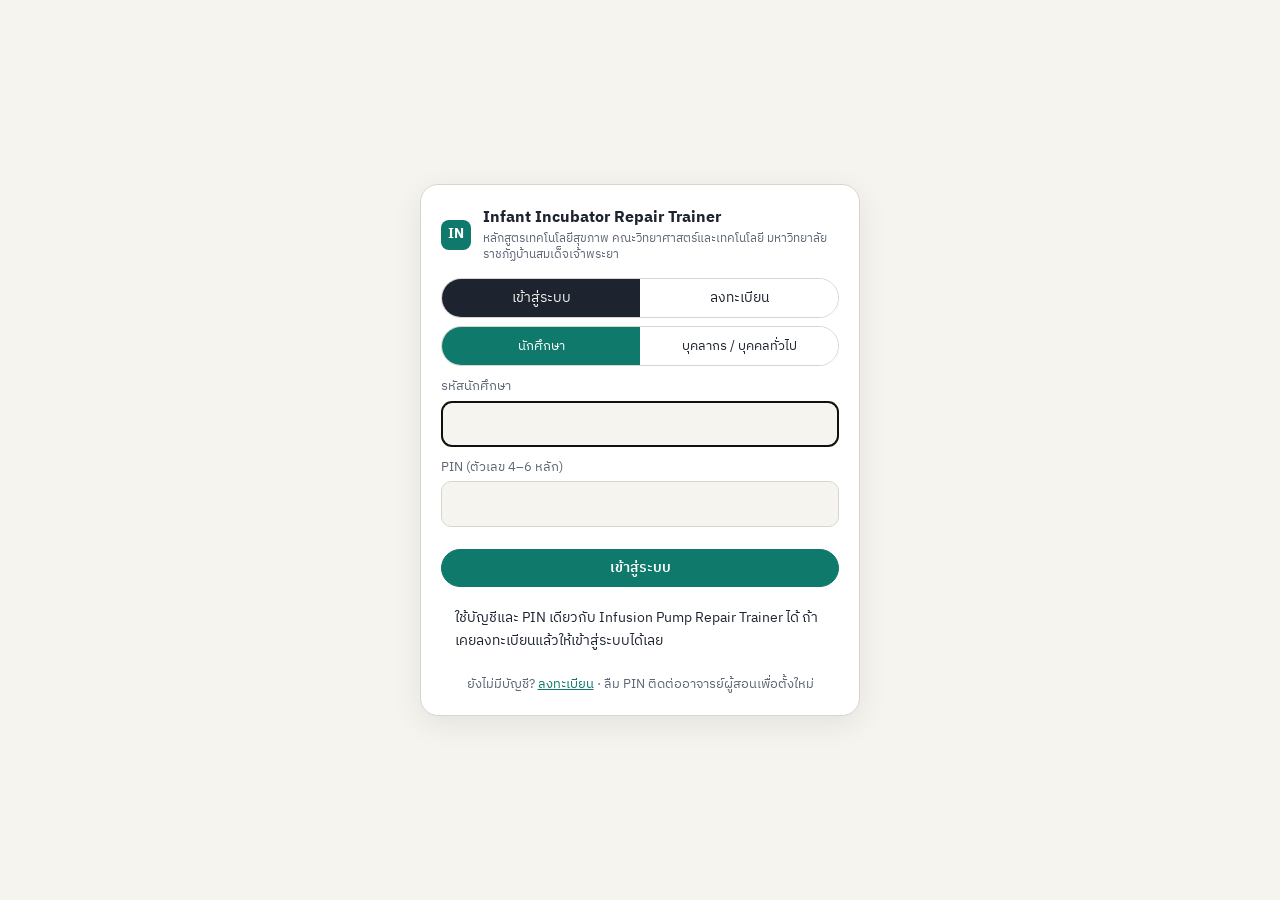
==== index.html @ 83eb2f00 "Show warm air as a closed loop back to the fan Fan -> heater -> humidifier -> up into hood -> across" ====
<!DOCTYPE html>
<html lang="th">
<head>
<meta charset="utf-8">
<meta name="viewport" content="width=device-width, initial-scale=1">
<title>Infant Incubator Repair Trainer</title>
<link rel="preconnect" href="https://fonts.googleapis.com">
<link href="https://fonts.googleapis.com/css2?family=IBM+Plex+Sans+Thai:wght@400;500;600;700&display=swap" rel="stylesheet">
<link rel="stylesheet" href="css/style.css">
<link rel="stylesheet" href="css/incubator.css">
</head>
<body>
<header>
  <div class="bar">
    <div class="logo">IN</div>
    <div class="brand">Infant Incubator Repair Trainer<small>สื่อฝึกซ่อมและบำรุงรักษาตู้อบทารก · ครบ 6 โมดูล</small></div>
  </div>
  <nav id="nav">
    <a href="#home" data-v="home">หน้าแรก</a>
    <a href="#principle" data-v="principle">1 · หลักการทำงาน</a>
    <a href="#alarms" data-v="alarms">2 · Alarm</a>
    <a href="#repair" data-v="repair">3 · จำลองการซ่อม</a>
    <a href="#pm" data-v="pm">4 · ทดสอบ/PM</a>
    <a href="#order" data-v="order">5 · ลำดับขั้นตอน</a>
    <a href="#quiz" data-v="quiz">6 · แบบทดสอบ</a>
    <a href="#scores" data-v="scores">ผลของฉัน</a>
  </nav>
</header>

<main>
<!-- HOME -->
<section class="view" id="v-home">
  <h1>ฝึกซ่อมและบำรุงรักษาตู้อบทารก (Infant Incubator)</h1>
  <p class="muted">เครื่องในแอปนี้เป็น <b>ตู้อบทารกจำลอง</b> ที่อ้างอิงโครงสร้างและหลักการทำงานของตู้อบแบบลมร้อนหมุนเวียน (forced-air convection) ตระกูล <b>GE Giraffe Incubator</b> เนื้อหาเน้นงานซ่อมและบำรุงรักษาของช่างเครื่องมือแพทย์ ไม่ได้ครอบคลุมการดูแลทารกทางคลินิก</p>
  <div class="cards">
    <a class="card" href="#principle"><div class="num">โมดูล 1</div><h3>หลักการทำงาน</h3><p>แตะชิ้นส่วนบนภาพตัดของตู้อบหรือ block diagram เพื่อดูหน้าที่ อาการเสียที่พบบ่อย และวิธีตรวจ พร้อมแอนิเมชันเส้นทางสัญญาณ</p></a>
    <a class="card" href="#alarms"><div class="num">โมดูล 2</div><h3>Alarm</h3><p>alarm ที่พบบ่อย 15 รายการ แยกสาเหตุจากผู้ใช้กับสาเหตุทางเทคนิค พร้อมลำดับการตรวจ</p></a>
    <a class="card" href="#repair"><div class="num">โมดูล 3</div><h3>จำลองการซ่อม</h3><p>8 เคสจากใบแจ้งซ่อม ตรวจหาสาเหตุ วินิจฉัย เลือกวิธีซ่อม และทดสอบก่อนส่งคืน มีทั้งโหมดเรียนรู้และโหมดสอบ</p></a>
    <a class="card" href="#pm"><div class="num">โมดูล 4</div><h3>การทดสอบหลังซ่อม / PM</h3><p>ประสิทธิภาพอุณหภูมิด้วย incubator analyzer, skin probe, ความชื้น, O₂, เสียงและลม, alarm และ electrical safety (IEC 62353)</p></a>
    <a class="card" href="#order"><div class="num">โมดูล 5</div><h3>ลำดับขั้นตอน</h3><p>แตะเรียงขั้นตอนงานซ่อม การถอดล้างตู้ระหว่างผู้ป่วย และการทำ PM ด้วย incubator analyzer</p></a>
    <a class="card" href="#quiz"><div class="num">โมดูล 6</div><h3>แบบทดสอบ</h3><p>สุ่ม 20 ข้อจากคลัง 30 ข้อ ส่งแล้วเห็นคะแนนแยกหมวดพร้อมเฉลย</p></a>
  </div>
  <div class="note"><b>ข้อควรทราบ:</b> สื่อนี้ใช้เพื่อการเรียนการสอนเท่านั้น ค่าตัวเลขใน service mode และราคาอะไหล่เป็นค่าตัวอย่าง การซ่อมเครื่องจริงต้องทำตาม service manual ของผู้ผลิตรุ่นนั้น โดยช่างที่ผ่านการอบรม และต้องทดสอบความปลอดภัยทุกครั้งก่อนนำเครื่องกลับไปใช้กับผู้ป่วย</div>
</section>

<!-- PRINCIPLE -->
<section class="view" id="v-principle">
  <h1>หลักการทำงาน</h1>
  <p class="muted">แตะชิ้นส่วนบนภาพเพื่อดูรายละเอียด กด “เดินเครื่อง” เพื่อดูลมอุ่นหมุนเวียนในตู้ หรือเลือก “เส้นทางสัญญาณ” เพื่อดูว่าค่าจากเซนเซอร์และคำสั่งควบคุมวิ่งไปทางไหนบ้าง</p>
  <div class="tools">
    <div class="seg"><button id="bt-cut" class="on">ภาพตัดภายใน</button><button id="bt-blk">Block diagram</button><button id="bt-flow">เส้นทางสัญญาณ</button></div>
    <button id="bt-run">▶ เดินเครื่อง</button>
  </div>
  <div class="layout">
    <div>
      <figure id="fig-cut">
        <svg class="dia ib" id="svg-cut" viewBox="0 0 360 340" role="img" aria-label="ภาพตัดด้านข้างของตู้อบทารกจำลอง แสดงฝาครอบ ทารกบนเตียง ใต้พื้นตู้มีพัดลม ฮีตเตอร์ กล่องเซนเซอร์อากาศ และระบบทำความชื้น ด้านล่างมีระบบออกซิเจน ด้านขวาเป็นชุดควบคุมและภาคจ่ายไฟ">
          <defs>
            <marker id="ibar" viewBox="0 0 10 10" refX="8" refY="5" markerWidth="5" markerHeight="5" orient="auto-start-reverse"><path d="M0 0 L10 5 L0 10 z" fill="var(--hi)"/></marker>
          </defs>
          <!-- hood -->
          <g class="part" data-id="hood">
            <rect class="hit" x="12" y="20" width="256" height="156" rx="10"/>
            <path class="ib-hood" d="M18 176 V70 Q18 30 60 30 H222 Q262 30 262 70 V176"/>
            <circle class="ib-port" cx="70" cy="104" r="17"/><circle class="ib-port" cx="208" cy="104" r="17"/>
            <text class="lbl s" x="70" y="132" text-anchor="middle">porthole</text>
            <text class="lbl" x="140" y="76" text-anchor="middle">ฝาครอบ (Hood)</text>
          </g>
          <!-- mattress + baby -->
          <rect class="ib-mat" x="40" y="160" width="200" height="12" rx="4"/>
          <g class="ib-baby"><ellipse cx="128" cy="151" rx="34" ry="9"/><circle cx="170" cy="148" r="10"/></g>
          <!-- skin probe -->
          <g class="part" data-id="skinprobe">
            <rect class="hit" x="118" y="132" width="146" height="28" rx="6"/>
            <path class="ib-probe" d="M132 144 C150 132 196 132 246 146"/>
            <circle class="ib-tip" cx="132" cy="144" r="3.5"/>
            <rect x="242" y="140" width="12" height="14" rx="2" class="ib-jack"/>
            <text class="lbl s" x="196" y="129" text-anchor="middle">Skin probe</text>
          </g>
          <!-- deck chamber -->
          <rect class="ib-deck" x="16" y="176" width="248" height="84" rx="6"/>
          <!-- air circulation loop: fan → heater → humidifier → up → across top → down → air probe → back to fan -->
          <g class="ib-airg">
            <path class="ib-air" d="M86 226 H174 Q182 226 182 218 V204 H242" marker-end="url(#ibar)"/>
            <path class="ib-air" d="M250 198 V66 Q250 52 236 52" marker-end="url(#ibar)"/>
            <path class="ib-air" d="M226 52 H54" marker-end="url(#ibar)"/>
            <path class="ib-air" d="M44 52 Q30 52 30 66 V176" marker-end="url(#ibar)"/>
            <path class="ib-air" d="M30 184 Q30 189 38 189 H62 V206" marker-end="url(#ibar)"/>
          </g>
          <text class="lbl s" x="134" y="256" text-anchor="middle">ช่องลมใต้พื้นตู้</text>
          <!-- filter -->
          <g class="part" data-id="filter">
            <rect class="hit" x="0" y="226" width="40" height="34" rx="5"/>
            <rect x="18" y="232" width="10" height="24" rx="2" class="ib-filter"/>
            <path class="ib-air in" d="M2 244 H18 M28 244 H42"/>
            <text class="lbl s" x="4" y="270">แผ่นกรอง</text>
          </g>
          <!-- fan -->
          <g class="part" data-id="fan">
            <rect class="hit" x="36" y="208" width="52" height="50" rx="6"/>
            <circle cx="62" cy="232" r="20" class="ib-fanring"/>
            <g class="ib-fan" style="transform-origin:62px 232px"><path d="M62 232 L62 214 Q72 220 62 232 Z M62 232 L80 232 Q74 242 62 232 Z M62 232 L62 250 Q52 244 62 232 Z M62 232 L44 232 Q50 222 62 232 Z"/></g>
            <circle cx="62" cy="232" r="3" class="ib-hub"/>
          </g>
          <!-- heater -->
          <g class="part" data-id="heater">
            <rect class="hit" x="92" y="208" width="84" height="44" rx="6"/>
            <g class="ib-fins"><rect x="98" y="238" width="72" height="8" rx="2"/></g>
            <path class="ib-coil" d="M98 228 l6 -10 l6 10 l6 -10 l6 10 l6 -10 l6 10 l6 -10 l6 10 l6 -10 l6 10 l6 -10 l6 10"/>
            <text class="lbl s" x="134" y="210" text-anchor="middle">Heater</text>
          </g>
          <!-- air probe -->
          <g class="part" data-id="airprobe">
            <rect class="hit" x="36" y="180" width="110" height="20" rx="5"/>
            <rect x="40" y="183" width="44" height="12" rx="3" class="ib-sens"/>
            <circle cx="52" cy="189" r="2.6" class="ib-th"/><circle cx="72" cy="189" r="2.6" class="ib-th"/>
            <text class="lbl s" x="90" y="193">Air probe A/B</text>
          </g>
          <!-- humidifier -->
          <g class="part" data-id="humid">
            <rect class="hit" x="184" y="204" width="68" height="54" rx="6"/>
            <rect x="192" y="210" width="52" height="42" rx="4" class="ib-tank"/>
            <rect x="194" y="232" width="48" height="18" rx="2" class="ib-water"/>
            <path class="ib-steam" d="M206 228 q-4 -6 0 -12 q4 -6 0 -12 M222 228 q-4 -6 0 -12 q4 -6 0 -12"/>
            <text class="lbl s" x="212" y="273" text-anchor="middle">Humidifier</text>
          </g>
          <!-- O2 -->
          <g class="part" data-id="o2">
            <rect class="hit" x="40" y="272" width="226" height="56" rx="6"/>
            <path class="ib-o2pipe" d="M44 300 H112 M162 300 H196 M232 300 H258 V262"/>
            <path class="ib-o2flow" d="M44 300 H112 M162 300 H196 M232 300 H258 V262"/>
            <rect x="112" y="288" width="50" height="24" rx="4" class="ib-valve"/><text class="lbl s" x="137" y="304" text-anchor="middle">วาล์ว</text>
            <rect x="196" y="286" width="36" height="28" rx="4" class="ib-cellbox"/>
            <rect x="200" y="290" width="12" height="20" rx="3" class="ib-cell"/><rect x="216" y="290" width="12" height="20" rx="3" class="ib-cell"/>
            <text class="lbl s" x="46" y="292">O₂ จากท่อ</text>
            <text class="lbl s" x="214" y="324" text-anchor="middle">O₂ sensor ×2</text>
          </g>
          <!-- right column: electronics -->
          <g class="part" data-id="display">
            <rect class="hit" x="274" y="24" width="80" height="62" rx="6"/>
            <rect x="278" y="30" width="72" height="44" rx="5" class="ib-scr"/>
            <text class="ib-scrt" x="283" y="48">AIR 36.0</text>
            <text class="ib-scrt sm" x="283" y="64">SET 36.0 °C</text>
            <circle class="ib-led" cx="342" cy="80" r="3.5"/>
            <g class="ib-snd"><path d="M300 80 q4 4 0 8"/><path d="M306 77 q7 7 0 14"/></g>
          </g>
          <g class="part" data-id="control">
            <rect class="hit" x="274" y="94" width="80" height="58" rx="6"/>
            <rect x="280" y="100" width="68" height="46" rx="5" class="ib-board"/>
            <rect x="300" y="110" width="28" height="18" rx="2" class="ib-chip"/>
            <text x="314" y="123" font-size="8" text-anchor="middle" class="ib-chipt">MCU</text>
            <text class="lbl s" x="314" y="141" text-anchor="middle">Control board</text>
          </g>
          <g class="part" data-id="relay">
            <rect class="hit" x="274" y="158" width="80" height="44" rx="6"/>
            <rect x="280" y="164" width="68" height="32" rx="5" class="ib-board2"/>
            <rect x="286" y="170" width="14" height="10" rx="1" class="ib-chip"/><rect x="304" y="170" width="14" height="10" rx="1" class="ib-chip"/>
            <text class="lbl s" x="314" y="192" text-anchor="middle">Relay / SSR</text>
          </g>
          <g class="part" data-id="psu">
            <rect class="hit" x="274" y="208" width="80" height="54" rx="6"/>
            <rect x="280" y="214" width="68" height="42" rx="5" class="ib-psu"/>
            <text class="lbl s" x="314" y="232" text-anchor="middle">Power supply</text>
            <text class="lbl s" x="314" y="245" text-anchor="middle">+ fuse</text>
          </g>
          <g class="part" data-id="battery">
            <rect class="hit" x="274" y="268" width="80" height="40" rx="6"/>
            <rect x="290" y="278" width="40" height="18" rx="3" class="ib-batt"/><rect x="330" y="283" width="4" height="8" rx="1" class="ib-bt"/>
            <rect x="292" y="280" width="26" height="14" rx="2" class="ib-bl"/>
            <text class="lbl s" x="314" y="306" text-anchor="middle">Backup battery</text>
          </g>
          <!-- overlays used by animations -->
          <g class="ib-hot"><rect x="20" y="34" width="240" height="140" rx="30"/></g>
        </svg>
        <figcaption>อากาศไหลเป็นวงปิด: พัดลมเป่าผ่านฮีตเตอร์และฮิวมิดิไฟเออร์ → ขึ้นทางผนังด้านหนึ่งเข้าห้องทารก → ข้ามด้านบนตู้ → ลงอีกด้านผ่านกล่องเซนเซอร์ air probe → กลับเข้าพัดลมแล้ววนซ้ำ โดยมีอากาศใหม่ส่วนหนึ่งเติมเข้ามาทางแผ่นกรอง</figcaption>
      </figure>

      <figure id="fig-blk" style="display:none">
        <svg class="dia" id="svg-blk" viewBox="0 0 360 470" role="img" aria-label="Block diagram: เซนเซอร์อุณหภูมิ ความชื้น ออกซิเจน และรอบพัดลมส่งค่าเข้าบอร์ดควบคุม บอร์ดควบคุมสั่งรีเลย์ฮีตเตอร์ พัดลม ฮิวมิดิไฟเออร์ วาล์วออกซิเจน และจอ ภาคจ่ายไฟเลี้ยงทุกส่วน">
          <defs>
            <marker id="ar" viewBox="0 0 10 10" refX="9" refY="5" markerWidth="6" markerHeight="6" orient="auto-start-reverse"><path d="M0 0 L10 5 L0 10 z" fill="currentColor"/></marker>
          </defs>
          <text class="lbl s" x="62" y="16" text-anchor="middle">INPUT</text>
          <text class="lbl s" x="180" y="16" text-anchor="middle">ควบคุม</text>
          <text class="lbl s" x="298" y="16" text-anchor="middle">OUTPUT</text>
          <g id="blk-in"></g>
          <g class="part" data-id="control">
            <rect class="hit" x="128" y="120" width="104" height="140" rx="10"/>
            <rect x="132" y="124" width="96" height="132" rx="9" fill="var(--accent)" opacity=".18" stroke="var(--accent)" stroke-width="1.5"/>
            <text x="180" y="168" font-size="14" font-weight="600" text-anchor="middle" fill="currentColor">MCU</text>
            <text class="lbl s" x="180" y="185" text-anchor="middle">+ EEPROM (cal/log)</text>
            <text class="lbl s" x="180" y="200" text-anchor="middle">+ วงจรป้องกัน</text>
            <text class="lbl s" x="180" y="213" text-anchor="middle">ร้อนเกิน (แยก)</text>
          </g>
          <g id="blk-out"></g>
          <g class="part" data-id="psu">
            <rect class="hit" x="8" y="398" width="160" height="56" rx="8"/>
            <rect x="12" y="402" width="152" height="48" rx="7" fill="var(--line)" stroke="currentColor" stroke-width=".8"/>
            <text class="lbl" x="88" y="423" text-anchor="middle">Power supply</text>
            <text class="lbl s" x="88" y="438" text-anchor="middle">fuse · หม้อแปลงแยก</text>
          </g>
          <g class="part" data-id="battery">
            <rect class="hit" x="192" y="398" width="160" height="56" rx="8"/>
            <rect x="196" y="402" width="152" height="48" rx="7" class="st" stroke-width="1.2"/>
            <text class="lbl" x="272" y="423" text-anchor="middle">Backup battery</text>
            <text class="lbl s" x="272" y="438" text-anchor="middle">เลี้ยง alarm ไฟดับ</text>
          </g>
          <line x1="164" y1="426" x2="194" y2="426" stroke="currentColor" marker-end="url(#ar)"/>
          <line x1="180" y1="398" x2="180" y2="260" stroke="currentColor" stroke-dasharray="4 3" marker-end="url(#ar)"/>
          <text class="lbl s" x="186" y="380">ไฟเลี้ยงทุกวงจร</text>
        </svg>
        <figcaption>บอร์ดควบคุมอ่านค่าเซนเซอร์ทุกตัวตลอดเวลา ถ้าค่าใดผิดปกติจะตัดฮีตเตอร์และสั่ง alarm ทันที ส่วนวงจรป้องกันอุณหภูมิเกินทำงานแยกจากซอฟต์แวร์</figcaption>
      </figure>
    </div>

    <aside class="panel" id="panel">
      <h2>เลือกชิ้นส่วน</h2>
      <p class="muted">แตะชิ้นส่วนใดก็ได้บนภาพ หรือเลือกจากรายการด้านล่าง</p>
      <div class="chips" id="chips"></div>
    </aside>
  </div>
  <div id="flow" hidden></div>
</section>

<section class="view" id="v-repair"><div id="sim"></div></section>
<section class="view" id="v-pm"><div id="pm"></div></section>
<section class="view" id="v-order"><div id="order"></div></section>
<section class="view" id="v-quiz"><div id="quiz"></div></section>
<section class="view" id="v-scores"><div id="scores"></div></section>

<!-- ALARMS -->
<section class="view" id="v-alarms">
  <h1>Alarm ที่พบบ่อย</h1>
  <p class="muted">ชื่อ alarm ใช้ตามแบบที่พบในตู้อบตระกูล Giraffe ข้อความจริงอาจต่างกันตามรุ่นและเวอร์ชันซอฟต์แวร์ แตะรายการเพื่อดูสาเหตุและลำดับการตรวจ</p>
  <input class="search" id="q" type="search" placeholder="ค้นหา เช่น fan, heater, probe, O₂">
  <div class="tools" id="pf">
    <button data-p="all" class="on">ทั้งหมด</button>
    <button data-p="h">สูง</button>
    <button data-p="m">กลาง</button>
    <button data-p="l">ต่ำ</button>
  </div>
  <div class="legend"><span><b style="color:var(--warn)">สูง</b> อันตรายต่อทารก ต้องแก้ทันที</span><span><b style="color:var(--mid)">กลาง</b> ต้องแก้ไขเร็ว</span><span><b style="color:var(--low)">ต่ำ</b> แจ้งเตือน</span></div>
  <div id="alist"></div>
  <p class="muted" id="aempty" style="display:none;margin-top:14px">ไม่พบ alarm ที่ตรงกับคำค้น</p>
</section>
</main>

<footer>สื่อการสอนวิชาเครื่องมือแพทย์ · เนื้อหาและภาพทั้งหมดจัดทำขึ้นใหม่เพื่อการศึกษา โดยอ้างอิงหลักการทำงานจากเอกสารของผู้ผลิต ไม่ได้คัดลอกภาพหรือตารางจากคู่มือ · GE และ Giraffe เป็นเครื่องหมายการค้าของเจ้าของ แอปนี้ไม่ได้เกี่ยวข้องกับผู้ผลิต</footer>

<script src="data/config.js"></script>
<script src="data/parts.js"></script>
<script src="data/alarms.js"></script>
<script src="data/cases.js"></script>
<script src="data/learn.js"></script>
<script src="data/flow.js"></script>
<script src="js/flow.js"></script>
<script src="js/app.js"></script>
<script src="js/learn.js"></script>
<script src="data/pm.js"></script>
<script src="data/order.js"></script>
<script src="data/quiz.js"></script>
<script src="js/cert.js"></script>
<script src="js/score.js"></script>
<script src="js/auth.js"></script>
<script src="js/sim.js"></script>
<script src="js/pm.js"></script>
<script src="js/order.js"></script>
<script src="js/quiz.js"></script>
</body>
</html>
---- css/style.css ----
:root{
  --maxw:960px;
  --bg:#f6f4ef; --card:#ffffff; --ink:#1d2430; --muted:#5d6675; --line:#d9d5cc;
  --accent:#0f7a6c; --accent-soft:#dff1ed; --hi:#e8590c; --hi-soft:#fde9dd;
  --warn:#b42318; --warn-soft:#fde4e1; --mid:#b54708; --mid-soft:#fef0d9; --low:#2f6fb0; --low-soft:#e1edf8;
  --tube:#7aa7c7;
}
@media (prefers-color-scheme: dark){
  :root{
    --bg:#12161c; --card:#1b2129; --ink:#e7eaee; --muted:#9aa4b2; --line:#2e3742;
    --accent:#3cc2ad; --accent-soft:#163a35; --hi:#ff8a4c; --hi-soft:#3d2416;
    --warn:#ff7b6e; --warn-soft:#3e1d1a; --mid:#f4a64a; --mid-soft:#3b2a12; --low:#79b2ec; --low-soft:#172c42;
    --tube:#5d8fb3;
  }
}
*{box-sizing:border-box}
html,body{margin:0;background:var(--bg);color:var(--ink);font-family:"IBM Plex Sans Thai",system-ui,sans-serif;line-height:1.6;font-size:16px}
a{color:var(--accent)}
header{position:sticky;top:0;z-index:5;background:var(--bg);border-bottom:1px solid var(--line)}
.bar{max-width:var(--maxw);margin:0 auto;padding:10px 16px;display:flex;align-items:center;gap:10px}
.logo{width:30px;height:30px;border-radius:8px;background:var(--accent);display:grid;place-items:center;color:#fff;font-weight:700;font-size:14px;flex:none}
.brand{font-weight:600;font-size:15px;line-height:1.2}
.brand small{display:block;color:var(--muted);font-weight:400;font-size:12px}
nav{max-width:var(--maxw);margin:0 auto;padding:0 12px 8px;display:flex;gap:6px;overflow-x:auto}
nav a{flex:none;text-decoration:none;color:var(--muted);padding:6px 12px;border-radius:999px;font-size:14px;border:1px solid var(--line)}
nav a.on{background:var(--ink);color:var(--bg);border-color:var(--ink)}
main{max-width:var(--maxw);margin:0 auto;padding:16px 16px 60px}
h1{font-size:24px;line-height:1.3;margin:6px 0 8px}
h2{font-size:19px;margin:24px 0 8px}
h3{font-size:16px;margin:14px 0 4px}
p{margin:6px 0}
.muted{color:var(--muted)}
.view{display:none}.view.on{display:block}
.cards{display:grid;grid-template-columns:repeat(auto-fill,minmax(250px,1fr));gap:12px;margin-top:14px}
.card{background:var(--card);border:1px solid var(--line);border-radius:14px;padding:14px 16px;text-decoration:none;color:inherit;display:block}
a.card:hover{border-color:var(--accent)}
.card .num{font-size:12px;font-weight:600;color:var(--accent);letter-spacing:.04em}
.card h3{margin:2px 0 4px}
.card p{font-size:14px;color:var(--muted)}
.card.soon{opacity:.55}
.tag{display:inline-block;font-size:11px;padding:1px 8px;border-radius:999px;background:var(--line);color:var(--muted);margin-top:6px}
.note{background:var(--card);border-left:4px solid var(--mid);border-radius:8px;padding:10px 14px;font-size:14px;margin-top:18px}
.layout{display:grid;gap:16px}

figure{margin:0;background:var(--card);border:1px solid var(--line);border-radius:14px;padding:10px}
figcaption{font-size:13px;color:var(--muted);padding:6px 4px 2px}
svg.dia{width:100%;height:auto;display:block;color:var(--ink);font-family:inherit}
.tools{display:flex;gap:8px;flex-wrap:wrap;margin:10px 0}
button{font:inherit;font-size:14px;border:1px solid var(--line);background:var(--card);color:var(--ink);padding:7px 14px;border-radius:999px;cursor:pointer}
button.on{background:var(--accent);border-color:var(--accent);color:#fff}
.seg{display:inline-flex;border:1px solid var(--line);border-radius:999px;overflow:hidden}
.seg button{border:0;border-radius:0}
/* clickable parts */
.part{cursor:pointer}
.part .hit{fill:transparent;stroke:transparent;stroke-width:2}
.part:hover .hit{stroke:var(--accent);stroke-dasharray:4 3}
.part.sel .hit{stroke:var(--hi);stroke-width:3;stroke-dasharray:none;fill:var(--hi-soft);fill-opacity:.35}
.lbl{font-size:11px;fill:currentColor}
.lbl.s{font-size:10px;fill:var(--muted)}
.fill-card{fill:var(--card)}
.fill-soft{fill:var(--accent-soft)}
.st{stroke:currentColor;fill:none}
.tube{stroke:var(--tube);stroke-width:7;stroke-linecap:round;fill:none}
.flow{stroke:#fff;stroke-width:2;stroke-dasharray:3 9;fill:none;opacity:0}
.run .flow{opacity:.9;animation:flow .8s linear infinite}
@keyframes flow{to{stroke-dashoffset:-12}}
.finger{transform-box:fill-box;transform-origin:right center}
.run .finger{animation:press 1.6s ease-in-out infinite}
@keyframes press{0%,100%{transform:translateX(0)}20%,40%{transform:translateX(-9px)}60%{transform:translateX(0)}}
.drop{opacity:0}
.run .drop{animation:drip 1.6s ease-in infinite}
@keyframes drip{0%{opacity:1;transform:translateY(0)}80%{opacity:1;transform:translateY(26px)}100%{opacity:0;transform:translateY(30px)}}
/* info panel */
.panel{background:var(--card);border:1px solid var(--line);border-radius:14px;padding:16px}
.panel .en{color:var(--muted);font-size:13px}
.panel h2{margin:0}
.panel ul{margin:4px 0;padding-left:20px}
.panel li{margin:3px 0}
.pill{display:inline-block;font-size:12px;padding:2px 10px;border-radius:999px;background:var(--accent-soft);color:var(--accent);margin:8px 6px 0 0}
.chips{display:flex;flex-wrap:wrap;gap:6px;margin-top:10px}
.chips button{font-size:13px;padding:4px 10px}
/* alarms */
.search{width:100%;font:inherit;padding:10px 14px;border-radius:12px;border:1px solid var(--line);background:var(--card);color:var(--ink)}
.alarm{background:var(--card);border:1px solid var(--line);border-radius:12px;margin-top:10px;overflow:hidden}
.alarm summary{list-style:none;cursor:pointer;padding:12px 14px;display:flex;gap:10px;align-items:flex-start}
.alarm summary::-webkit-details-marker{display:none}
.alarm .t{font-weight:600}
.alarm .t small{display:block;font-weight:400;color:var(--muted);font-size:13px}
.pri{flex:none;font-size:11px;font-weight:600;padding:2px 8px;border-radius:6px;margin-top:3px;width:44px;text-align:center}
.pri.h{background:var(--warn-soft);color:var(--warn)}
.pri.m{background:var(--mid-soft);color:var(--mid)}
.pri.l{background:var(--low-soft);color:var(--low)}
.alarm .body{padding:0 14px 14px 68px;font-size:14px}
@media(max-width:520px){.alarm .body{padding-left:14px}}
.alarm h4{margin:10px 0 2px;font-size:14px}
.alarm ol,.alarm ul{margin:2px 0;padding-left:20px}
.legend{display:flex;gap:12px;flex-wrap:wrap;font-size:13px;color:var(--muted);margin-top:8px}
footer{max-width:var(--maxw);margin:0 auto;padding:16px;border-top:1px solid var(--line);font-size:12px;color:var(--muted)}

/* ===== Responsive ===== */
button,nav a{min-height:38px;display:inline-flex;align-items:center;justify-content:center}
.chips button{min-height:34px}
#alist{margin-top:4px}

/* มือถือจอเล็ก (< 480px) */
@media (max-width:479px){
  html,body{font-size:15px}
  main{padding:12px 12px 48px}
  h1{font-size:21px}
  .bar{padding:8px 12px}
  .brand small{display:none}
  figure{padding:6px;border-radius:12px}
  .panel{padding:14px}
  .cards{grid-template-columns:1fr}
  .tools{gap:6px}
}

/* แท็บเล็ตแนวตั้ง (600–899px) */
@media (min-width:600px) and (max-width:899px){
  .cards{grid-template-columns:repeat(2,1fr)}
  figure{max-width:560px;margin:0 auto}
}

/* แท็บเล็ตแนวนอน / คอมพิวเตอร์ (>= 900px): ภาพซ้าย รายละเอียดขวา */
@media (min-width:900px){
  :root{--maxw:1180px}
  .layout{grid-template-columns:minmax(0,1.1fr) minmax(0,1fr);align-items:start}
  .panel{position:sticky;top:112px;max-height:calc(100vh - 128px);overflow:auto}
  svg.dia{max-height:calc(100vh - 210px)}
  .cards{grid-template-columns:repeat(3,1fr)}
  h1{font-size:28px}
}

/* จอกว้าง (>= 1100px): รายการ alarm 2 คอลัมน์ */
@media (min-width:1100px){
  #alist{display:grid;grid-template-columns:1fr 1fr;gap:10px;align-items:start}
  #alist .alarm{margin-top:0}
}

/* มือถือแนวนอน: ไม่ตรึงแถบด้านบน เพื่อให้เหลือพื้นที่ดูภาพ */
@media (max-height:500px) and (orientation:landscape){
  header{position:static}
  .panel{position:static;max-height:none}
  svg.dia{max-height:none}
}

/* ผู้ใช้ที่ตั้งค่าลดภาพเคลื่อนไหว */
@media (prefers-reduced-motion:reduce){
  .run .finger,.run .drop,.run .flow{animation-duration:4s}
}

/* ===== โมดูล 3: จำลองการซ่อม ===== */
.small{font-size:13px}
button.primary{background:var(--accent);border-color:var(--accent);color:#fff;font-weight:600}
button.ghost{background:transparent}
button.wide{width:100%;margin-top:12px}
.cases{display:grid;gap:10px;margin-top:14px;grid-template-columns:1fr}
.case{display:grid;grid-template-columns:auto 1fr;gap:2px 10px;text-align:left;border-radius:14px;padding:14px 16px;min-height:auto;justify-content:stretch;align-items:start}
.case:hover{border-color:var(--accent)}
.case .lv{grid-row:span 3;margin-top:3px}
.case .ct{font-weight:600}
.case .cm{font-size:13px;color:var(--muted)}
.case .cb{font-size:12px;color:var(--accent)}
.lv{font-size:11px;font-weight:600;padding:2px 8px;border-radius:6px;white-space:nowrap}
.lv1{background:var(--accent-soft);color:var(--accent)}
.lv2{background:var(--mid-soft);color:var(--mid)}
.lv3{background:var(--warn-soft);color:var(--warn)}
.simhead{display:flex;justify-content:space-between;align-items:center;gap:8px;flex-wrap:wrap}
.simhead .meta{display:flex;gap:14px;font-size:14px;color:var(--muted)}
.simhead .meta b{color:var(--ink);font-size:16px}
.simhead .meta b.over{color:var(--warn)}
.stepper{list-style:none;margin:10px 0 16px;padding:0;display:flex;gap:4px;overflow-x:auto}
.stepper li{flex:1 0 auto;display:flex;align-items:center;gap:6px;font-size:12px;color:var(--muted);padding:6px 8px;border-bottom:3px solid var(--line);white-space:nowrap}
.stepper li span{width:20px;height:20px;border-radius:50%;display:grid;place-items:center;background:var(--line);color:var(--muted);font-size:11px;font-weight:600}
.stepper li.on{color:var(--ink);border-color:var(--accent);font-weight:600}
.stepper li.on span{background:var(--accent);color:#fff}
.stepper li.ok{border-color:var(--accent-soft)}
.stepper li.ok span{background:var(--accent-soft);color:var(--accent)}
.simgrid{display:grid;gap:16px}
.ticket{background:var(--card);border:1px solid var(--line);border-left:4px solid var(--accent);border-radius:12px;padding:12px 16px}
.tk-h{display:flex;justify-content:space-between;font-weight:600;margin-bottom:6px}
.ticket dl{display:grid;grid-template-columns:auto 1fr;gap:4px 12px;margin:0;font-size:14px}
.ticket dt{color:var(--muted)}.ticket dd{margin:0}
code{font-family:ui-monospace,Menlo,monospace;font-size:13px;background:var(--warn-soft);color:var(--warn);padding:1px 6px;border-radius:4px}
.sf.on{background:var(--accent-soft);border-color:var(--accent);color:var(--accent)}
.acts{display:grid;grid-template-columns:repeat(auto-fill,minmax(220px,1fr));gap:8px}
.act{flex-direction:column;align-items:flex-start;text-align:left;border-radius:10px;padding:8px 12px;gap:0}
.act small{color:var(--muted);font-size:12px}
.act.done{background:var(--accent-soft);border-color:transparent}
.act[aria-disabled="true"]{opacity:.45}
.logbox{background:var(--card);border:1px solid var(--line);border-radius:14px;padding:12px 14px}
.logbox h2{margin-top:0}
.lg{border-left:3px solid var(--line);padding:6px 10px;margin:8px 0;font-size:14px}
.lg.bad{border-color:var(--hi);background:var(--hi-soft);border-radius:0 8px 8px 0}
.lg.na{border-color:var(--muted);background:transparent}
.lg-n{font-weight:600;font-size:13px}
.meter{display:inline-block;font-family:ui-monospace,Menlo,monospace;font-size:14px;background:#1d2a24;color:#8ff0c8;padding:3px 10px;border-radius:5px;margin:4px 0;letter-spacing:.02em}
.opts{display:grid;grid-template-columns:repeat(auto-fill,minmax(240px,1fr));gap:8px;margin:10px 0}
.opt{display:flex;align-items:center;gap:10px;background:var(--card);border:1px solid var(--line);border-radius:10px;padding:10px 12px;cursor:pointer;font-size:14px;min-height:44px}
.opt:has(input:checked){border-color:var(--accent);background:var(--accent-soft)}
.opt input{accent-color:var(--accent);width:18px;height:18px;flex:none}
.opt em{margin-left:auto;font-style:normal;font-size:12px;color:var(--muted);white-space:nowrap}
.msg{padding:10px 14px;border-radius:10px;margin:10px 0;font-size:14px}
.msg.bad{background:var(--warn-soft);color:var(--warn)}
.msg.ok{background:var(--accent-soft);color:var(--accent)}
.toast{position:fixed;left:50%;bottom:20px;transform:translate(-50%,40px);opacity:0;background:var(--ink);color:var(--bg);padding:10px 18px;border-radius:999px;font-size:14px;transition:.25s;pointer-events:none;z-index:20;max-width:92vw;text-align:center}
.toast.on{opacity:1;transform:translate(-50%,0)}
.toast.bad{background:var(--warn);color:#fff}
.toast.warn{background:var(--mid);color:#fff}
.score{display:flex;align-items:baseline;gap:14px;padding:16px 20px;border-radius:14px;font-size:20px;font-weight:600}
.score .big{font-size:52px;line-height:1}
.score.ok{background:var(--accent-soft);color:var(--accent)}
.score.mid{background:var(--mid-soft);color:var(--mid)}
.score.bad{background:var(--warn-soft);color:var(--warn)}
.sumrow{display:grid;grid-template-columns:repeat(3,1fr);gap:8px;margin-top:10px}
.sumrow div{background:var(--card);border:1px solid var(--line);border-radius:10px;padding:8px 12px;display:flex;flex-direction:column}
.sumrow small{color:var(--muted);font-size:12px}
.pen{list-style:none;padding:0;margin:0}
.pen li{display:flex;justify-content:space-between;gap:12px;padding:8px 0;border-bottom:1px solid var(--line);font-size:14px}
.pen b{color:var(--warn);white-space:nowrap}
.learn{background:var(--card);border:1px solid var(--line);border-radius:12px;padding:12px 16px;font-size:14px}
@media (max-width:479px){
  .sumrow{grid-template-columns:1fr 1fr}
  .stepper li{font-size:0;flex:1;justify-content:center;padding:6px 2px}
  .stepper li.on{font-size:12px;flex:3}
  .acts,.opts{grid-template-columns:1fr}
}
@media (min-width:600px){ .cases{grid-template-columns:repeat(2,1fr)} }
@media (min-width:900px){
  .simgrid{grid-template-columns:minmax(0,1.3fr) minmax(0,1fr);align-items:start}
  .logbox{position:sticky;top:112px;max-height:calc(100vh - 128px);overflow:auto}
}
@media (min-width:1100px){ .cases{grid-template-columns:repeat(3,1fr)} }

.ares{margin-top:6px;font-size:13px;color:var(--ink);display:flex;flex-direction:column;align-items:flex-start;gap:2px;width:100%}
.ares.bad{color:var(--hi)}
.ares .meter{font-size:12px;margin:0}
@media (min-width:900px){ .ares{display:none} }

/* ===== โหมดเรียนรู้ / ภาพเครื่องเคลื่อนไหว ===== */
.modes{margin:4px 0 10px}
.case.soon{opacity:.5}
.tag{vertical-align:middle}
.lgrid{display:grid;gap:16px}
@media (min-width:900px){ .lgrid{grid-template-columns:minmax(0,1.15fr) minmax(0,1fr);align-items:start} .lgrid .lpbox{position:sticky;top:112px} }
.lpbox{background:var(--card);border:1px solid var(--line);border-radius:14px;padding:10px}
.lpbox.mini{padding:6px}
svg.lp{width:100%;height:auto;display:block;color:var(--ink);font-family:inherit}
.lp-t{font-size:9px;fill:var(--muted)}
.lp-bag{fill:var(--tube);opacity:.35;stroke:var(--tube)}
.lp-st{fill:none;stroke:currentColor;stroke-width:1.2}
.lp-acc{fill:var(--accent)}
.lp-drop{fill:var(--tube);opacity:0}
.lp-tube{fill:none;stroke:var(--tube);stroke-width:7;stroke-linecap:round}
.lp-flow{fill:none;stroke:#fff;stroke-width:2;stroke-dasharray:3 9;opacity:0}
.lp-body{fill:none;stroke:currentColor;stroke-width:1.8}
.lp-scr{fill:currentColor}
.lp-scrt{font:600 12px ui-monospace,Menlo,monospace;fill:var(--bg)}
.lp-led{fill:var(--accent)}
.lp-snd path{fill:none;stroke:var(--warn);stroke-width:2;stroke-linecap:round;opacity:0}
.lp-keys rect{fill:var(--line);stroke:currentColor;stroke-width:.5}
.lp-platen{fill:var(--accent-soft)}
.lp-low{fill:var(--low)}
.lp-hi{fill:var(--hi)}
.lp-cam{fill:var(--card);stroke:currentColor;stroke-width:.8}
.lp-f{fill:currentColor;opacity:.75;transform-box:fill-box;transform-origin:center top}
.lp-hit{fill:transparent;stroke:transparent;stroke-width:2.5}
.lp-part.hl .lp-hit{stroke:var(--hi);animation:hlp 1.2s ease-in-out infinite}
@keyframes hlp{50%{stroke-opacity:.25}}
.lp-bub{fill:#fff;stroke:var(--tube);stroke-width:1.5;opacity:0}
.lp-syr{opacity:0}
.lp-syr rect{fill:var(--card);stroke:currentColor}
.lp-syr line{stroke:currentColor;stroke-width:1.5}
svg.lp.run .lp-flow{opacity:.9;animation:flow .8s linear infinite}
svg.lp.run .lp-f{animation:lpf 1.2s ease-in-out infinite}
@keyframes lpf{0%,100%{transform:translateY(0)}25%,45%{transform:translateY(6px)}}
svg.lp.run .lp-drop{animation:drip 1.4s ease-in infinite}
svg.lp.alarm .lp-scr{fill:var(--warn)}
svg.lp.alarm .lp-scrt{fill:#fff}
svg.lp.alarm .lp-led{fill:var(--warn);animation:blink .5s steps(1) infinite}
svg.lp.alarm .lp-snd path{animation:snd 1s ease-out infinite}
svg.lp.alarm .lp-snd path+path{animation-delay:.2s}
@keyframes blink{50%{opacity:.15}}
@keyframes snd{0%{opacity:0}30%{opacity:1}100%{opacity:0}}
svg.lp.off .lp-scr{fill:#555;opacity:.35}
svg.lp.off .lp-led{fill:var(--line)}
svg.lp.inject .lp-syr{opacity:1;transition:opacity .2s}
svg.lp.inject .lp-bub{animation:bub 2.2s cubic-bezier(.4,0,.6,1) forwards}
@keyframes bub{0%{opacity:1;transform:translateX(0)}100%{opacity:1;transform:translateX(201px)}}
.ins{display:grid;gap:10px;margin-top:10px}
.ins:empty{display:none}
.inst{border-top:1px solid var(--line);padding-top:10px}
.inst-n{font-size:13px;color:var(--muted);margin-bottom:6px}
.gauge{position:relative;height:18px;background:var(--line);border-radius:999px;margin:20px 0 4px}
.g-fill{height:100%;width:0;border-radius:999px;background:var(--accent)}
.g-fill.bad{background:var(--warn)}
.g-th{position:absolute;top:-6px;bottom:-6px;width:2px;background:var(--ink)}
.g-th span{position:absolute;bottom:100%;left:50%;transform:translateX(-50%);font-size:11px;white-space:nowrap;color:var(--muted)}
.g-v{font:600 22px ui-monospace,Menlo,monospace}
.meter.big{font-size:20px;padding:6px 14px}
svg.zm{width:100%;max-width:340px;height:auto;display:block;margin:0 auto}
.zm-tube{fill:var(--tube);opacity:.5}
.zm-t{font-size:10px;fill:var(--muted)}
.zm-res path{fill:#a5762a;opacity:.9;transition:opacity .6s}
.zm.clean .zm-res path{opacity:0}
.zm-swab{opacity:0}
.zm-swab rect{fill:#d8c9a8}
.zm-swab ellipse{fill:#fff;stroke:#bbb}
.zm.wiping .zm-swab{animation:swab 1.8s ease-in-out}
@keyframes swab{0%{opacity:1;transform:translate(-20px,-12px)}25%{transform:translate(90px,-12px)}50%{transform:translate(-10px,30px)}75%{opacity:1;transform:translate(90px,30px)}100%{opacity:0;transform:translate(110px,30px)}}
.lstory .kicker{font-size:12px;font-weight:600;color:var(--accent);letter-spacing:.03em}
.lstory h2{margin:2px 0 6px}
.lopts{display:grid;gap:8px;margin-top:12px}
.lopt{justify-content:flex-start;text-align:left;border-radius:12px;padding:12px 14px;min-height:48px;font-size:15px}
.lopt:hover:not(:disabled){border-color:var(--accent)}
.lopt:disabled{cursor:default;opacity:.55}
.lopt.picked{opacity:1;border-color:var(--ink)}
.lopt.good{opacity:1;border-color:var(--accent);background:var(--accent-soft)}
.lopt.mid{opacity:1;border-color:var(--mid);background:var(--mid-soft)}
.lopt.bad{opacity:.7;border-color:var(--warn);background:var(--warn-soft);text-decoration:line-through}
.fb{border-radius:12px;padding:12px 14px;margin-top:12px;font-size:14px}
.fb p{margin:4px 0 10px}
.fb.wait{color:var(--muted);background:var(--card);border:1px dashed var(--line)}
.fb.good{background:var(--accent-soft)}.fb.good b{color:var(--accent)}
.fb.mid{background:var(--mid-soft)}.fb.mid b{color:var(--mid)}
.fb.bad{background:var(--warn-soft)}.fb.bad b{color:var(--warn)}
.recap{padding-left:22px}
.recap li{margin:6px 0}
.recap li span{display:block;font-size:14px;color:var(--muted)}
/* โหมดสอบ */
.hint{background:var(--low-soft);color:var(--ink);border-radius:10px;padding:10px 14px;font-size:14px;margin-bottom:12px}
.exam-top{display:grid;gap:10px}
@media (min-width:600px){ .exam-top{grid-template-columns:minmax(0,1fr) minmax(0,1fr);align-items:start} }
.grp{background:var(--card);border:1px solid var(--line);border-radius:12px;margin:8px 0}
.grp summary{cursor:pointer;padding:12px 14px;font-weight:600;list-style:none;display:flex;justify-content:space-between;align-items:center}
.grp summary::-webkit-details-marker{display:none}
.grp summary::after{content:"▾";color:var(--muted);transition:transform .2s}
.grp[open] summary::after{transform:rotate(180deg)}
.grp summary small{margin-left:auto;margin-right:10px;font-weight:400;color:var(--muted)}
.grp .acts{padding:0 10px 10px}
@media (prefers-reduced-motion:reduce){ svg.lp.run .lp-f,svg.lp.run .lp-flow{animation-duration:3s} }
/* ปรับขนาดเครื่องมือวัดให้อยู่ในจอเดียวกับภาพเครื่อง */
.ins{grid-template-columns:repeat(auto-fit,minmax(150px,1fr));align-items:start}
svg.zm{max-width:210px}
.zm-res path{opacity:1}
@media (min-width:900px){ .lgrid svg.lp{max-height:44vh} }
.lpbox,#fb{scroll-margin-top:112px}
/* ===== ชิ้นแอนิเมชันเพิ่มเติม ===== */
.lp-bt{fill:currentColor}
.lp-bl{fill:var(--accent)} .lp-bl.low{fill:var(--warn)}
.lp-ac{fill:var(--accent)}
svg.lp.noac .lp-ac{fill:var(--line)}
.lp-hall{fill:var(--mid)}
.lp-enc{fill:none;stroke:currentColor;stroke-width:2;stroke-dasharray:2 2;transform-box:fill-box;transform-origin:center}
svg.lp.run .lp-enc{animation:spin 1s linear infinite}
@keyframes spin{to{transform:rotate(360deg)}}
.lp-dooropen{opacity:0}
.lp-dooropen rect{fill:var(--warn)} .lp-dooropen text{font-size:10px;fill:#fff;font-weight:600}
svg.lp.dopen .lp-dooropen{opacity:1}
svg.lp.dopen .lp-platen{opacity:0}
svg.lp.dopen .lp-lbl{opacity:0}
svg.lp.fast .lp-flow{opacity:.9;animation:flow .18s linear infinite}
svg.lp.fast .lp-drop{animation:drip .3s ease-in infinite}
.lpbox{position:relative}
.wrk{display:none;position:absolute;left:50%;top:38%;transform:translate(-50%,-50%);background:var(--ink);color:var(--bg);padding:8px 16px;border-radius:999px;font-size:14px;z-index:2}
.lpbox.working .wrk{display:block;animation:pulse 0.9s ease-in-out infinite}
@keyframes pulse{50%{opacity:.6}}
.zm-tool{opacity:0} .zm-tool circle{fill:var(--accent)} .zm-tool path{stroke:#fff;stroke-width:2}
.zm-panel{fill:var(--accent-soft);stroke:currentColor;stroke-width:.8}
.zm-body{fill:var(--line);stroke:currentColor;stroke-width:.8}
.zm-hole{fill:var(--bg);stroke:currentColor;stroke-width:.8;stroke-dasharray:3 2}
.zm-mag{fill:var(--mid);opacity:0}
.door_mag .zm-mag{opacity:1}
.zm-ext{opacity:0}
.zm-ext rect{fill:var(--warn)} .zm-ext text{font-size:10px;fill:#fff;font-weight:600}
.zm.magin .zm-ext{animation:magin 1.6s ease-out forwards}
@keyframes magin{0%{opacity:1;transform:translateY(0)}60%,100%{opacity:1;transform:translateY(46px)}}
.zm-disc{fill:var(--card);stroke:currentColor;stroke-width:1}
.zm-slot line{stroke:currentColor;stroke-width:3}
.zm-hub{fill:currentColor}
.zm-fork{fill:var(--low);opacity:.8}
.zm-enc .zm-res circle{fill:#e8e2d0;stroke:#a89c7c;stroke-width:1;transition:opacity .6s}
.enc_clean .zm-res circle{opacity:0}
.zm-wall{fill:var(--tube);opacity:.55}
.zm-lumen{fill:var(--card);stroke:var(--tube)}
.zm-bad{fill:var(--warn)}
.zm-glass{fill:var(--accent-soft);stroke:currentColor;stroke-width:.8}
.zm-cap{fill:#b9bec6;stroke:currentColor;stroke-width:.8}
.zm-wire{stroke:currentColor;stroke-width:1.5;fill:none}
.zm-burn{fill:#6b4b2a;opacity:0}
.fuse_open .zm-wire.ok{opacity:0} .fuse_open .zm-burn{opacity:.6}
.fuse_ok .zm-wire.br{opacity:0}
.zm-lever{fill:var(--mid)}
.zm-spring{fill:none;stroke:currentColor;stroke-width:2}
.aff_ok .zm-spring.br,.aff_broken .zm-spring.ok{display:none}
.aff_ok .zm-tb{opacity:0} .aff_broken .zm-tf{opacity:0}
.aff_broken .zm-lever{transform:translateY(-12px)}
.aff_ok .zm-lever{transform:translateY(4px)}
.zm-tf{fill:var(--tube)}
.zm.fixed .zm-tool{opacity:1}
svg.scope{width:100%;max-width:300px;display:block;border-radius:6px}
.sc-bg{fill:#10201a}
.sc-grid line{stroke:#2c4a3e;stroke-width:.5}
.sc-tr path{fill:none;stroke:#8ff0c8;stroke-width:1.5}
.sc-tr{animation:sc 3s linear infinite}
@keyframes sc{to{transform:translateX(-200px)}}

/* ===== ระบบคะแนน ===== */
.modal{position:fixed;inset:0;background:rgba(0,0,0,.45);display:grid;place-items:center;z-index:50;padding:16px}
.mbox{background:var(--card);border-radius:16px;padding:18px 20px;width:100%;max-width:420px;box-shadow:0 10px 40px rgba(0,0,0,.3)}
.mbox h2{margin-top:0}
.mbox label,.cgrid label,.nlab{display:flex;flex-direction:column;gap:4px;font-size:13px;color:var(--muted);margin:8px 0}
input,select,textarea{font:inherit;font-size:16px;padding:9px 12px;border-radius:10px;border:1px solid var(--line);background:var(--bg);color:var(--ink);width:100%}
.htable{display:grid;gap:6px}
.hrow{display:flex;justify-content:space-between;align-items:center;gap:10px;background:var(--card);border:1px solid var(--line);border-radius:10px;padding:8px 12px}
.hrow small{display:block;color:var(--muted);font-size:12px}
.hs{font:600 16px ui-monospace,Menlo,monospace;white-space:nowrap}
.copybox{min-height:160px;margin-top:10px;font-size:13px;font-family:ui-monospace,Menlo,monospace}
.toast{position:fixed;left:50%;bottom:20px;transform:translate(-50%,40px);opacity:0;background:var(--ink);color:var(--bg);padding:10px 18px;border-radius:999px;font-size:14px;transition:.25s;pointer-events:none;z-index:60;max-width:92vw;text-align:center}
.toast.on{opacity:1;transform:translate(-50%,0)}

/* ===== โมดูล 4 ===== */
.pmtabs{margin:6px 0 4px}
.pmtabs button.on{background:var(--ink);color:var(--bg);border-color:var(--ink)}
.pmgrid{display:grid;gap:16px}
@media (min-width:900px){ .pmgrid{grid-template-columns:minmax(0,1.3fr) minmax(0,1fr);align-items:start} }
.pmgrid ol,.pmgrid ul{padding-left:22px}
.pmgrid li{margin:3px 0}
.formula{background:var(--accent-soft);border-radius:10px;padding:10px 14px;margin:12px 0;font-size:14px;font-family:ui-monospace,Menlo,monospace,"IBM Plex Sans Thai"}
table.lim{width:100%;border-collapse:collapse;font-size:14px;background:var(--card);border-radius:10px;overflow:hidden}
table.lim td{border-bottom:1px solid var(--line);padding:8px 10px}
table.lim td:last-child{font-weight:600;white-space:nowrap;text-align:right}
.calc{background:var(--card);border:1px solid var(--line);border-radius:12px;padding:12px 14px;margin-top:14px}
.calc h3{margin-top:0}
.cgrid{display:grid;grid-template-columns:repeat(auto-fill,minmax(150px,1fr));gap:4px 10px}
.cout{margin-top:8px;font-size:15px;line-height:1.8}
.pfb{display:inline-block;font-size:13px;font-weight:600;padding:2px 10px;border-radius:999px;margin-left:6px}
.pfb.ok{background:var(--accent-soft);color:var(--accent)} .pfb.bad{background:var(--warn-soft);color:var(--warn)}
.pq{font-size:15px}
.pf{min-width:110px}
.fchk{display:grid;grid-template-columns:1fr 110px 1fr;gap:8px;align-items:center;margin:6px 0;font-size:14px}
@media (max-width:520px){ .fchk{grid-template-columns:1fr 1fr} .fchk span{grid-column:1/-1} }

/* ===== โมดูล 5 ===== */
.odgrid{display:grid;gap:16px}
@media (min-width:800px){ .odgrid{grid-template-columns:1fr 1fr;align-items:start} }
.seq{list-style:none;padding:0;margin:0;display:grid;gap:6px}
.seq .ph{border:2px dashed var(--line);border-radius:10px;padding:14px;color:var(--muted);font-size:14px;text-align:center}
.sq{width:100%;justify-content:flex-start;text-align:left;gap:10px;border-radius:10px;padding:8px 12px}
.sq:disabled{opacity:1;cursor:default}
.sn{flex:none;width:24px;height:24px;border-radius:50%;background:var(--accent);color:#fff;display:grid;place-items:center;font-size:12px;font-weight:600}
.seq li.good .sq{border-color:var(--accent);background:var(--accent-soft)}
.seq li.bad .sq{border-color:var(--warn);background:var(--warn-soft)}
.seq li.bad .sn{background:var(--warn)}
.why{font-size:13px;color:var(--warn);padding:4px 12px 2px 46px}
.why.ok{color:var(--muted)}
.pool{display:grid;gap:6px}
.pl{justify-content:flex-start;text-align:left;border-radius:10px;padding:10px 12px;border-style:dashed}
.pl:hover{border-color:var(--accent);border-style:solid}

/* ===== โมดูล 6 ===== */
.qnav{display:flex;flex-wrap:wrap;gap:4px;margin:10px 0}
.qnav button{width:34px;min-height:34px;padding:0;font-size:12px;border-radius:8px}
.qnav button.dn{background:var(--accent-soft);border-color:transparent}
.qnav button.on{background:var(--ink);color:var(--bg)}
.qr{padding:12px 14px;font-size:14px;display:grid;gap:4px;border-left:4px solid var(--line)}
.qr.good{border-left-color:var(--accent)} .qr.bad{border-left-color:var(--warn)}
.okans{color:var(--accent);font-weight:600}
@media (max-width:799px){ .odgrid > div:nth-child(2){order:-1} }

/* ===== ใบรับรอง ===== */
.crit{display:grid;gap:6px;margin:8px 0}
.ci{display:flex;gap:10px;align-items:flex-start;background:var(--card);border:1px solid var(--line);border-radius:10px;padding:8px 12px}
.ci>span{flex:none;width:24px;height:24px;border-radius:50%;display:grid;place-items:center;background:var(--line);color:var(--muted);font-weight:700;font-size:13px}
.ci.ok>span{background:var(--accent);color:#fff}
.ci small{display:block;color:var(--muted);font-size:12px}
.certimg{width:100%;max-width:900px;display:block;margin:12px 0;border-radius:6px;box-shadow:0 4px 18px rgba(0,0,0,.15)}
a.btn{display:inline-flex;align-items:center;justify-content:center;min-height:38px;padding:7px 14px;border-radius:999px;border:1px solid var(--line);text-decoration:none;color:var(--ink);font-size:14px}
a.btn.primary{background:var(--accent);border-color:var(--accent);color:#fff;font-weight:600}
@media print{
  body *{visibility:hidden}
  #certimg,#certimg *{visibility:visible}
  #certimg{position:fixed;left:0;top:0;width:100%;max-width:none;box-shadow:none;border-radius:0}
  @page{size:A4 landscape;margin:0}
}

.mp-type{display:flex;margin:6px 0 4px}
.mp-type button{flex:1}
.mp-type button.on{background:var(--accent);color:#fff}
[hidden]{display:none!important}
.mp-type button{font-size:13px;line-height:1.3;padding:8px 10px}

/* ===== เส้นทางสัญญาณ ===== */
:root{--c-cmd:#e8590c;--c-fb:#2f6fb0;--c-mon:#0f9d58;--c-out:#7c5cc4;--c-alarm:#d92d20;--c-pwr:#98a2b3}
@media (prefers-color-scheme: dark){:root{--c-cmd:#ff8a4c;--c-fb:#79b2ec;--c-mon:#3dd68c;--c-out:#b49cf0;--c-alarm:#ff6b5e}}
#flow .fl-top{margin-top:0}
.fl-sc button.on{background:var(--ink);color:var(--bg);border-color:var(--ink)}
.fl-sc button.al.on{background:var(--c-alarm);border-color:var(--c-alarm);color:#fff}
.fl-legend{display:flex;flex-wrap:wrap;gap:6px 14px;font-size:13px;color:var(--muted);margin:10px 0}
.fl-legend i{display:inline-block;width:10px;height:10px;border-radius:50%;margin-right:5px;vertical-align:-1px}
.lg-cmd{background:var(--c-cmd)}.lg-fb{background:var(--c-fb)}.lg-mon{background:var(--c-mon)}.lg-out{background:var(--c-out)}.lg-alarm{background:var(--c-alarm)}
.c-cmd{color:var(--c-cmd)}.c-fb{color:var(--c-fb)}.c-mon{color:var(--c-mon)}.c-out{color:var(--c-out)}.c-alarm{color:var(--c-alarm)}
.fl-grid{display:grid;gap:12px}
.fl-grid figure{margin:0}
@media (min-width:900px){
  .fl-mob{display:none}
  .fl-grid{grid-template-columns:minmax(0,1.15fr) minmax(0,.85fr);align-items:start}
  .fl-grid svg{max-height:max(340px, calc(100vh - 380px))}
}
@media (max-width:899px){
  .fl-mob{display:flex;margin-bottom:8px}
  .fl-mob button{flex:1}
  .fl-show-blk .fl-c,.fl-show-cut .fl-b{display:none}
  .fl-side .fl-cap{margin-top:0}
  .flcut{max-height:62vh}
}
.flsvg,.flcut{width:100%;height:auto;display:block;color:var(--ink);font-family:inherit}
.fh{font-size:9px;fill:var(--muted);letter-spacing:.05em}
.fn rect{fill:var(--card);stroke:currentColor;stroke-width:.9;transition:fill .3s,stroke .3s}
.fn text{font-size:10.5px;fill:currentColor}
.fn.mcu rect{fill:var(--accent-soft);stroke:var(--accent);stroke-width:1.5}
.fn.pwr rect{fill:var(--line)}
.mcut{font-size:16px;font-weight:700;fill:currentColor}
.fsub{font-size:9px;fill:var(--muted)}
.fn.on rect{stroke-width:2;stroke:var(--ink);fill:var(--accent-soft)}
.fn.on.bad rect{stroke:var(--c-alarm);fill:var(--warn-soft)}
.fp{fill:none;stroke:var(--line);stroke-width:2;transition:stroke .3s}
.fp.on{stroke-width:2.6}
.fp.t-cmd{stroke:var(--c-cmd)}.fp.t-fb{stroke:var(--c-fb)}.fp.t-mon{stroke:var(--c-mon)}.fp.t-out{stroke:var(--c-out)}.fp.t-pwr{stroke:var(--c-pwr);stroke-dasharray:4 3}
.fp.t-alarm{stroke:var(--c-alarm);stroke-width:3}
.fp.t-stop{stroke:var(--c-alarm);stroke-dasharray:3 4;opacity:.7}
.fd{stroke:var(--card);stroke-width:1}
.fd.t-cmd{fill:var(--c-cmd)}.fd.t-fb{fill:var(--c-fb)}.fd.t-mon{fill:var(--c-mon)}.fd.t-out{fill:var(--c-out)}.fd.t-alarm{fill:var(--c-alarm)}.fd.t-pwr{fill:var(--c-pwr)}
.fx circle{fill:var(--c-alarm)}.fx path{stroke:#fff;stroke-width:2;stroke-linecap:round}
.fl-cap{background:var(--card);border:1px solid var(--line);border-left:4px solid var(--accent);border-radius:12px;padding:12px 16px;margin-top:12px;min-height:84px}
.fl-cap p{margin:4px 0}
.fl-ctl{justify-content:flex-start}
#fl-auto.on{background:var(--ink);color:var(--bg)}
/* ภาพตัดในโหมดเส้นทางสัญญาณ */
.flcut .part.fl-hi .hit{stroke:var(--hi);stroke-width:3;fill:var(--hi-soft);fill-opacity:.45;animation:hlp 1.2s ease-in-out infinite}
.flcut .part.fl-alarm rect:not(.hit){fill:var(--c-alarm)!important;opacity:1}
.flcut .part.fl-blink circle{animation:blink .5s steps(1) infinite}
.flcut .part.fl-open{transform:translateX(-12px);opacity:.55;transition:.4s}
.fl-bub{fill:#fff;stroke:var(--tube);stroke-width:2;animation:flbub 1.8s ease-in forwards}
@keyframes flbub{from{transform:translateY(0)}to{transform:translateY(333px)}}
.fl-pinch rect{fill:var(--c-alarm)} .fl-pinch text{font-size:10px;fill:var(--c-alarm);font-weight:600}
.fl-doortag rect{fill:var(--c-alarm)} .fl-doortag text{font-size:10px;fill:#fff;font-weight:600}
@media (prefers-reduced-motion:reduce){ .fl-bub{animation-duration:3s} }

.fl-bar{display:flex;flex-wrap:wrap;gap:8px 14px;align-items:center}
.fl-bar .fl-sc{margin-top:0}
.fl-legend{margin:8px 0}

@media (min-width:900px){
  .fl-grid{grid-template-columns:minmax(0,1fr) minmax(0,1fr)}
  .fl-side .flcut{max-height:max(260px, calc(100vh - 560px))}
  .fl-side .fl-cap{margin-top:10px}
}

/* ===== เข้าสู่ระบบ ===== */
body.locked{overflow:hidden}
#auth{position:fixed;inset:0;z-index:100;background:var(--bg);overflow:auto;display:flex;align-items:flex-start;justify-content:center;padding:24px 14px}
.abox{width:100%;max-width:440px;background:var(--card);border:1px solid var(--line);border-radius:18px;padding:20px 20px 14px;box-shadow:0 8px 30px rgba(0,0,0,.08);margin:auto 0}
.abrand{display:flex;gap:12px;align-items:center;margin-bottom:14px}
.abrand b{display:block;font-size:16px}.abrand small{display:block;color:var(--muted);font-size:12px;line-height:1.4}
.atabs{display:flex;margin-bottom:8px}.atabs button{flex:1}
.atabs button.on{background:var(--ink);color:var(--bg)}
#af label{display:flex;flex-direction:column;gap:4px;font-size:13px;color:var(--muted);margin:10px 0}
#af label.pdpa{flex-direction:row;align-items:flex-start;gap:10px;background:var(--bg);border-radius:10px;padding:10px 12px;color:var(--ink);font-size:13px;line-height:1.55}
#af label.pdpa input{width:20px;height:20px;flex:none;margin-top:2px;accent-color:var(--accent)}
.acenter{text-align:center;margin-top:12px}
#userbox{margin-left:auto}
.uname{text-decoration:none;color:var(--ink);font-size:13px;border:1px solid var(--line);border-radius:999px;padding:5px 12px;white-space:nowrap}
---- css/incubator.css ----
/* ===== ภาพตู้อบทารก (ใช้ทั้งภาพตัดโมดูล 1, ภาพในแอนิเมชันเส้นทางสัญญาณ และภาพในโหมดเรียนรู้/สอบ) ===== */
:root{ --heat:#e8590c; --air:#e8590c; --o2:#2f6fb0; --water:#7aa7c7; }
@media (prefers-color-scheme: dark){ :root{ --heat:#ff8a4c; --air:#ff8a4c; --o2:#79b2ec; --water:#5d8fb3; } }

.ib-hood{fill:var(--accent-soft);fill-opacity:.35;stroke:currentColor;stroke-width:1.8}
.ib-port{fill:var(--card);fill-opacity:.6;stroke:currentColor;stroke-width:1;stroke-dasharray:3 2}
.ib-mat{fill:var(--line);stroke:currentColor;stroke-width:.6}
.ib-baby ellipse,.ib-baby circle{fill:#f2c9a8;stroke:#b07a55;stroke-width:.8}
.ib-probe{fill:none;stroke:var(--low);stroke-width:1.8}
.ib-tip{fill:var(--low);transition:transform .5s}
.ib-jack{fill:var(--low);opacity:.8}
.ib-deck{fill:var(--line);fill-opacity:.35;stroke:currentColor;stroke-width:1}
.ib-filter{fill:var(--card);stroke:currentColor;stroke-width:.8;stroke-dasharray:2 1.5}
.ib-fanring{fill:var(--card);stroke:currentColor;stroke-width:1}
.ib-fan{fill:currentColor;opacity:.7;transform-box:view-box}
.ib-hub{fill:currentColor}
.ib-fins rect,.ib-finsr{fill:#b9bec6;stroke:currentColor;stroke-width:.6}
.ib-coil{fill:none;stroke:currentColor;stroke-width:2;stroke-linejoin:round;transition:stroke .4s}
.ib-sens{fill:var(--card);stroke:currentColor;stroke-width:.9}
.ib-th{fill:var(--hi)}
.ib-tank{fill:var(--card);stroke:currentColor;stroke-width:1}
.ib-water{fill:var(--water);opacity:.55}
.ib-steam{fill:none;stroke:var(--muted);stroke-width:1.4;stroke-linecap:round;opacity:0}
.ib-o2pipe{fill:none;stroke:var(--o2);stroke-width:4;stroke-linecap:round;opacity:.45}
.ib-o2flow{fill:none;stroke:#fff;stroke-width:1.4;stroke-dasharray:2 7;opacity:0}
.ib-valve,.ib-cellbox{fill:var(--card);stroke:currentColor;stroke-width:.9}
.ib-cell{fill:var(--o2);opacity:.6}
.ib-scr{fill:currentColor}
.ib-scrt{font:600 10px ui-monospace,Menlo,monospace;fill:var(--bg)}
.ib-scrt.sm,.lp-scrt.sm{font-size:8.5px;font-weight:500}
.ib-led{fill:var(--accent)}
.ib-snd path{fill:none;stroke:var(--warn);stroke-width:1.8;stroke-linecap:round;opacity:0}
.ib-board{fill:var(--accent);fill-opacity:.18;stroke:var(--accent)}
.ib-board2{fill:var(--line);stroke:currentColor;stroke-width:.8}
.ib-chip{fill:currentColor;opacity:.8}
.ib-chipt{fill:var(--bg)}
.ib-psu{fill:var(--line);stroke:currentColor;stroke-width:.8}
.ib-batt{fill:none;stroke:currentColor;stroke-width:1.2}
.ib-bt{fill:currentColor}
.ib-bl{fill:var(--accent)}
.ib-hot rect{fill:var(--warn);opacity:0;transition:opacity .8s;pointer-events:none}

/* ลมอุ่นหมุนเวียน */
.ib-air{fill:none;stroke:var(--air);stroke-width:2;stroke-dasharray:4 7;stroke-linecap:round;opacity:.25}
.ib-air.ret{stroke:var(--muted)}
.ib-air.in{stroke:var(--muted)}
.ib-air.low{opacity:.18}

/* ---------- สถานะ: ใช้ร่วมกันทุกภาพ ---------- */
svg.ib.run .ib-fan,.flcut.run .ib-fan{animation:spin .6s linear infinite}
svg.ib.run.slow .ib-fan,.flcut.run.slow .ib-fan{animation-duration:3.2s}
svg.ib.run .ib-air,.flcut.run .ib-air{opacity:.9;animation:ibair .9s linear infinite}
svg.ib.run.slow .ib-air,.flcut.run.slow .ib-air{opacity:.35;animation-duration:3.5s}
svg.ib.run:not(.noheat) .ib-coil,.flcut.run:not(.noheat) .ib-coil{stroke:var(--heat);filter:drop-shadow(0 0 2px var(--heat))}
svg.ib.noheat .ib-air:not(.ret):not(.in),.flcut.noheat .ib-air:not(.ret):not(.in){stroke:var(--low)}
@keyframes ibair{to{stroke-dashoffset:-11}}
svg.ib.hot .ib-hot rect,.flcut.hot .ib-hot rect{opacity:.16}
svg.ib.probeoff .ib-tip,.flcut.probeoff .ib-tip{transform:translate(-4px,-14px)}
svg.ib.probeoff .ib-probe,.flcut.probeoff .ib-probe{stroke-dasharray:3 3;stroke:var(--warn)}
/* ไอน้ำ: ภาพตัดแสดงเมื่อเดินเครื่อง ภาพในโหมดเรียนรู้แสดงเมื่อสั่ง steam */
#svg-cut.run .ib-steam,.flcut.run .ib-steam,svg.lp.steam .ib-steam{opacity:.8;animation:ibsteam 1.6s ease-in-out infinite}
@keyframes ibsteam{0%{opacity:0;transform:translateY(4px)}50%{opacity:.9}100%{opacity:0;transform:translateY(-6px)}}
#svg-cut.run .ib-o2flow,svg.lp.o2on .ib-o2flow{opacity:.9;animation:ibair .8s linear infinite}
/* alarm ในภาพแอนิเมชันเส้นทางสัญญาณ */
.flcut.buzz .ib-led{fill:var(--warn);animation:blink .5s steps(1) infinite}
.flcut.buzz .ib-snd path{animation:snd 1s ease-out infinite}
.flcut .part.fl-alarm .ib-scr{fill:var(--c-alarm,var(--warn))}

/* ---------- ภาพในโหมดเรียนรู้/สอบ ---------- */
svg.lp.ib .lp-scrt{font-size:11px}
svg.lp.ib .lp-body{fill:var(--card);fill-opacity:.5}
svg.lp.alarm .lp-scrt{fill:#fff}
svg.lp.off .ib-coil{stroke:currentColor;filter:none}
@media (prefers-reduced-motion:reduce){
  svg.ib.run .ib-fan,.flcut.run .ib-fan{animation-duration:2.4s}
  svg.ib.run .ib-air,.flcut.run .ib-air{animation-duration:3s}
}

/* ---------- ภาพขยายชิ้นส่วน ---------- */
.zm-cab{fill:var(--low);opacity:.25;stroke:var(--low)}
.zm-cond{fill:none;stroke:#b87333;stroke-width:3}
.probe_ok .zm-cond.br,.probe_broken .zm-cond.ok{display:none}
.zm-crease{fill:none;stroke:var(--muted);stroke-width:1.2;opacity:0}
.probe_broken .zm-crease{opacity:1}
.zm-tipb{fill:var(--low);opacity:.8}
.zm.flexing .zm-cab,.zm.flexing .zm-cond{animation:flexb .45s ease-in-out 4;transform-box:view-box;transform-origin:64px 46px}
@keyframes flexb{50%{transform:rotate(-8deg)}}
.zm-ch{fill:var(--card);stroke:currentColor;stroke-width:.9}
.zm-wat{fill:var(--water);opacity:.45}
.zm-rod{fill:#b9bec6;stroke:currentColor;stroke-width:.9}
.zm-scale .zm-res circle{fill:#f4f1e8;stroke:#c9c1a8;stroke-width:1;transition:opacity .6s}
.zm.clean .zm-res circle,.scale_clean .zm-res circle{opacity:0}
.zm-blade path{fill:currentColor;opacity:.55}
.zm-fan .zm-res path{fill:none;stroke:#8a7a5c;stroke-width:2.2;stroke-linecap:round;transition:opacity .6s}
.fan_clean .zm-res path{opacity:0}
.zm-fin{fill:#b9bec6;stroke:currentColor;stroke-width:.6}
.coil_open .zm-wire.ok{opacity:0} .coil_open .zm-burn{opacity:.6}
.coil_ok .zm-wire.br{opacity:0} .coil_ok .zm-burn{opacity:0}
.fuse_open .zm-burn{opacity:.6}
.zm-cellb{fill:var(--o2);fill-opacity:.25;stroke:var(--o2)}
.cell_old .zm-new,.cell_new .zm-old{display:none}
.zm-th{fill:var(--accent);opacity:.8}
.zm-thbad{fill:var(--warn)}
.zm.wiping{animation:pulse .5s ease-in-out 3}
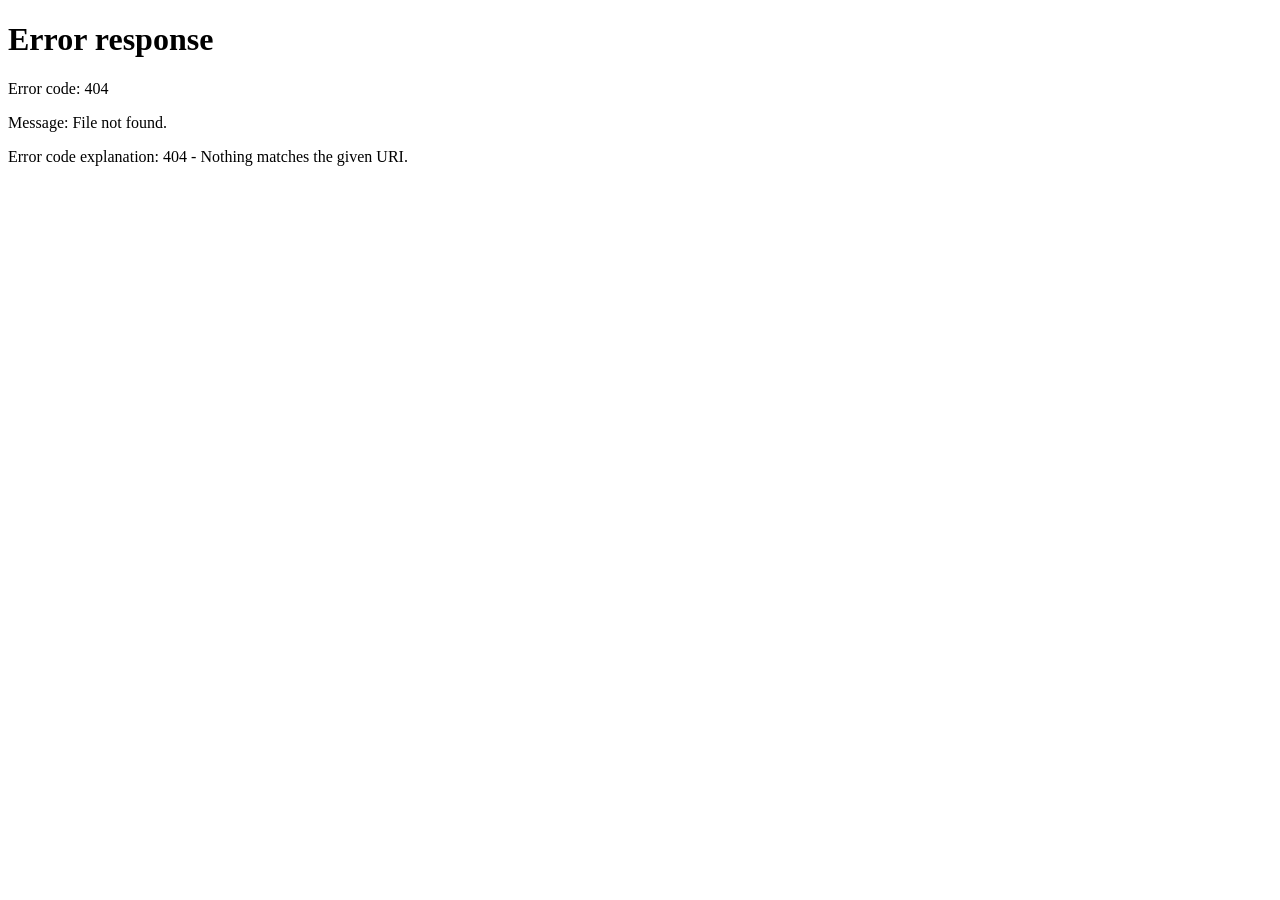
==== commit dd834d03: "Add module 7: incubator use for technicians Lessons on Air/Skin modes, skin probe, humidity, O2 and " ====
--- a/index.html
+++ b/index.html
@@ -13,7 +13,7 @@
 <header>
   <div class="bar">
     <div class="logo">IN</div>
-    <div class="brand">Infant Incubator Repair Trainer<small>สื่อฝึกซ่อมและบำรุงรักษาตู้อบทารก · ครบ 6 โมดูล</small></div>
+    <div class="brand">Infant Incubator Repair Trainer<small>สื่อฝึกซ่อมและบำรุงรักษาตู้อบทารก · ครบ 7 โมดูล</small></div>
   </div>
   <nav id="nav">
     <a href="#home" data-v="home">หน้าแรก</a>
@@ -23,6 +23,7 @@
     <a href="#pm" data-v="pm">4 · ทดสอบ/PM</a>
     <a href="#order" data-v="order">5 · ลำดับขั้นตอน</a>
     <a href="#quiz" data-v="quiz">6 · แบบทดสอบ</a>
+    <a href="#tech" data-v="tech">7 · การใช้งานสำหรับช่าง</a>
     <a href="#scores" data-v="scores">ผลของฉัน</a>
   </nav>
 </header>
@@ -31,14 +32,15 @@
 <!-- HOME -->
 <section class="view" id="v-home">
   <h1>ฝึกซ่อมและบำรุงรักษาตู้อบทารก (Infant Incubator)</h1>
-  <p class="muted">เครื่องในแอปนี้เป็น <b>ตู้อบทารกจำลอง</b> ที่อ้างอิงโครงสร้างและหลักการทำงานของตู้อบแบบลมร้อนหมุนเวียน (forced-air convection) ตระกูล <b>GE Giraffe Incubator</b> เนื้อหาเน้นงานซ่อมและบำรุงรักษาของช่างเครื่องมือแพทย์ ไม่ได้ครอบคลุมการดูแลทารกทางคลินิก</p>
+  <p class="muted">เครื่องในแอปนี้เป็น <b>ตู้อบทารกจำลอง</b> ที่อ้างอิงโครงสร้างและหลักการทำงานของตู้อบแบบลมร้อนหมุนเวียน (forced-air convection) ตระกูล <b>GE Giraffe Incubator</b> เนื้อหาเน้นงานซ่อมและบำรุงรักษาของช่างเครื่องมือแพทย์ โมดูล 7 สอนการใช้งานเท่าที่ช่างต้องรู้ ไม่ได้ครอบคลุมการดูแลทารกทางคลินิก</p>
   <div class="cards">
     <a class="card" href="#principle"><div class="num">โมดูล 1</div><h3>หลักการทำงาน</h3><p>แตะชิ้นส่วนบนภาพตัดของตู้อบหรือ block diagram เพื่อดูหน้าที่ อาการเสียที่พบบ่อย และวิธีตรวจ พร้อมแอนิเมชันเส้นทางสัญญาณ</p></a>
     <a class="card" href="#alarms"><div class="num">โมดูล 2</div><h3>Alarm</h3><p>alarm ที่พบบ่อย 15 รายการ แยกสาเหตุจากผู้ใช้กับสาเหตุทางเทคนิค พร้อมลำดับการตรวจ</p></a>
     <a class="card" href="#repair"><div class="num">โมดูล 3</div><h3>จำลองการซ่อม</h3><p>8 เคสจากใบแจ้งซ่อม ตรวจหาสาเหตุ วินิจฉัย เลือกวิธีซ่อม และทดสอบก่อนส่งคืน มีทั้งโหมดเรียนรู้และโหมดสอบ</p></a>
     <a class="card" href="#pm"><div class="num">โมดูล 4</div><h3>การทดสอบหลังซ่อม / PM</h3><p>ประสิทธิภาพอุณหภูมิด้วย incubator analyzer, skin probe, ความชื้น, O₂, เสียงและลม, alarm และ electrical safety (IEC 62353)</p></a>
     <a class="card" href="#order"><div class="num">โมดูล 5</div><h3>ลำดับขั้นตอน</h3><p>แตะเรียงขั้นตอนงานซ่อม การถอดล้างตู้ระหว่างผู้ป่วย และการทำ PM ด้วย incubator analyzer</p></a>
-    <a class="card" href="#quiz"><div class="num">โมดูล 6</div><h3>แบบทดสอบ</h3><p>สุ่ม 20 ข้อจากคลัง 30 ข้อ ส่งแล้วเห็นคะแนนแยกหมวดพร้อมเฉลย</p></a>
+    <a class="card" href="#quiz"><div class="num">โมดูล 6</div><h3>แบบทดสอบ</h3><p>สุ่ม 20 ข้อจากคลัง 36 ข้อ ส่งแล้วเห็นคะแนนแยกหมวดพร้อมเฉลย</p></a>
+    <a class="card" href="#tech"><div class="num">โมดูล 7</div><h3>การใช้งานสำหรับช่าง</h3><p>โหมด Air/Skin หัววัดผิว ความชื้น O₂ และการตั้งค่าเครื่องโดยช่าง ฝึกตั้งค่าบนแผงควบคุมจำลอง ตรวจเครื่องก่อนใช้งาน และแยกให้ออกว่าใช้งานผิดหรือเครื่องเสีย</p></a>
   </div>
   <div class="note"><b>ข้อควรทราบ:</b> สื่อนี้ใช้เพื่อการเรียนการสอนเท่านั้น ค่าตัวเลขใน service mode และราคาอะไหล่เป็นค่าตัวอย่าง การซ่อมเครื่องจริงต้องทำตาม service manual ของผู้ผลิตรุ่นนั้น โดยช่างที่ผ่านการอบรม และต้องทดสอบความปลอดภัยทุกครั้งก่อนนำเครื่องกลับไปใช้กับผู้ป่วย</div>
 </section>
@@ -226,6 +228,7 @@
 <section class="view" id="v-pm"><div id="pm"></div></section>
 <section class="view" id="v-order"><div id="order"></div></section>
 <section class="view" id="v-quiz"><div id="quiz"></div></section>
+<section class="view" id="v-tech"><div id="tech"></div></section>
 <section class="view" id="v-scores"><div id="scores"></div></section>
 
 <!-- ALARMS -->
@@ -266,5 +269,7 @@
 <script src="js/pm.js"></script>
 <script src="js/order.js"></script>
 <script src="js/quiz.js"></script>
+<script src="data/tech.js"></script>
+<script src="js/tech.js"></script>
 </body>
 </html>
--- a/css/incubator.css
+++ b/css/incubator.css
@@ -102,3 +102,72 @@
 .zm-th{fill:var(--accent);opacity:.8}
 .zm-thbad{fill:var(--warn)}
 .zm.wiping{animation:pulse .5s ease-in-out 3}
+
+/* ===== โมดูล 7: การใช้งานสำหรับช่าง ===== */
+.kicker{font-size:12px;font-weight:600;color:var(--accent);letter-spacing:.03em}
+.clgrid{display:grid;gap:16px}
+@media (min-width:900px){ .clgrid{grid-template-columns:240px minmax(0,1fr);align-items:start} .clnav{position:sticky;top:112px} }
+.clnav{display:flex;flex-direction:column;gap:6px}
+@media (max-width:899px){ .clnav{flex-direction:row;overflow-x:auto;padding-bottom:4px} .clnav button{flex:none} }
+.clnav button{justify-content:flex-start;text-align:left;border-radius:10px}
+.clnav button.on{background:var(--ink);color:var(--bg);border-color:var(--ink)}
+.lesson{background:var(--card);border:1px solid var(--line);border-radius:14px;padding:16px 20px;min-width:0}
+.lesson h2{margin-top:0}.lesson h3{margin:22px 0 4px}
+.lesson ul,.lesson ol{padding-left:22px}.lesson li{margin:4px 0}
+.exbox{background:var(--low-soft);border-radius:10px;padding:10px 14px;margin:10px 0;font-size:14px}
+.simtop{display:flex;justify-content:space-between;align-items:center;gap:10px;flex-wrap:wrap;margin:6px 0 10px}
+.simdots{display:flex;gap:6px}.simdots i{width:12px;height:12px;border-radius:50%;background:var(--line)}
+.simdots i.on{background:var(--ink)}.simdots i.ok{background:var(--accent)}.simdots i.bad{background:var(--warn)}
+.order{background:var(--card);border:1px solid var(--line);border-left:4px solid var(--mid);border-radius:12px;padding:10px 14px;margin-bottom:12px}
+.order p{margin:4px 0 0;font-size:15px}
+ul.gl{list-style:none;padding:0}ul.gl li{padding:6px 10px;border-radius:8px;margin:4px 0;font-weight:600}
+ul.gl li.ok{background:var(--accent-soft);color:var(--accent)}ul.gl li.bad{background:var(--warn-soft);color:var(--warn)}
+.bad-t{color:var(--warn);font-weight:600}
+/* แถบสถานะคะแนน */
+.tstat{display:flex;flex-wrap:wrap;align-items:center;gap:6px 12px;background:var(--card);border:1px solid var(--line);border-radius:12px;padding:8px 12px;margin:0 0 10px;font-size:14px}
+.tp{border:1px solid var(--line);border-radius:999px;padding:2px 10px;font-size:13px}
+.tp.ok{background:var(--accent-soft);color:var(--accent);border-color:transparent;font-weight:600}
+/* แผงควบคุมตู้อบจำลอง */
+.incface{background:#e9edf1;border-radius:20px;padding:14px;max-width:560px;box-shadow:inset 0 1px 0 #fff,0 6px 18px rgba(0,0,0,.14)}
+.iscr{background:#10202b;color:#e8f3f7;border-radius:12px;padding:12px;box-shadow:inset 0 2px 8px rgba(0,0,0,.5)}
+.imode{display:flex;gap:8px;align-items:center;margin-bottom:10px;font-size:13px;font-weight:600}
+.imode span{border:1px solid #39505f;border-radius:6px;padding:2px 10px;color:#6f8796}
+.imode span.on{background:#2ec4a6;border-color:#2ec4a6;color:#08211b}
+.imode .iov{margin-left:auto;background:#f4a64a;border-color:#f4a64a;color:#2a1600}
+.itiles{display:grid;grid-template-columns:repeat(3,1fr);gap:8px}
+.itile{display:flex;flex-direction:column;align-items:flex-start;gap:2px;background:#182e3b;border:2px solid #24404f;border-radius:10px;padding:8px 10px;color:#e8f3f7;min-height:auto;cursor:pointer;font:inherit}
+.itile span{font-size:11px;color:#8fb0c1;font-weight:600}.itile b{font-size:28px;line-height:1.1;font-variant-numeric:tabular-nums}.itile small{font-size:11px;color:#8fb0c1;min-height:14px}
+.itile.sel{border-color:#2ec4a6;box-shadow:0 0 0 2px rgba(46,196,166,.35)}
+.itile.off b{color:#6f8796;font-size:22px}
+.imsg{min-height:20px;margin-top:8px;font-size:13px;color:#f8c77e}
+.ikeys{display:grid;grid-template-columns:repeat(4,1fr);gap:8px;margin-top:12px}
+.ikeys button{background:#fff;border:1px solid #b9c3cc;border-radius:10px;min-height:48px;font-weight:600;font-size:15px;color:#1d2430;box-shadow:0 2px 0 #b9c3cc}
+.ikeys button:active{transform:translateY(2px);box-shadow:none}
+.ikeys button[data-k="mode"],.ikeys button[data-k="over"],.ikeys button[data-k="onoff"]{font-size:13px}
+.ikeys button[data-k="mode"]{grid-column:span 2}
+.ikeys button.lit{background:#f4a64a;border-color:#c97d22;color:#2a1600}
+.ikeys button:disabled,.itile:disabled{opacity:.6;cursor:default}
+@media (max-width:420px){ .itile b{font-size:22px} }
+/* แบบฝึกค่าตั้งเครื่อง */
+.cfggrid{display:grid;gap:12px}
+@media (min-width:760px){ .cfggrid{grid-template-columns:1fr 1fr;align-items:start} }
+.cfgrec{background:var(--bg);border:1px solid var(--line);border-radius:12px;padding:10px 14px}
+.cfgrec dl{display:grid;grid-template-columns:auto 1fr;gap:4px 12px;margin:0;font-size:14px}.cfgrec dt{color:var(--muted)}.cfgrec dd{margin:0}
+.cfgscr{background:#10202b;border-radius:12px;padding:10px;display:flex;flex-direction:column;gap:4px}
+.cfgh{color:#8fb0c1;font-size:12px;font-weight:600;padding:2px 6px 6px;letter-spacing:.04em}
+.cfgrow{display:flex;justify-content:space-between;gap:10px;background:#182e3b;border:2px solid transparent;border-radius:8px;color:#e8f3f7;padding:8px 10px;min-height:44px;font:inherit;font-size:14px;text-align:left;cursor:pointer}
+.cfgrow b{font-weight:600;text-align:right}
+.cfgrow.on{border-color:#f4a64a}
+.cfgrow.good{border-color:#2ec4a6;background:#16443d}
+.cfgrow.bad{border-color:#ff7b6e}
+.cfgrow.miss{border-color:#ff7b6e;border-style:dashed}
+/* ตรวจก่อนใช้งาน */
+.chk{display:grid;gap:8px;margin:12px 0}
+.chkrow{display:flex;justify-content:space-between;align-items:center;gap:12px;background:var(--card);border:1px solid var(--line);border-radius:12px;padding:10px 14px}
+.chkrow p{margin:2px 0 0;font-size:14px}
+.chkrow .act{color:var(--mid);font-weight:600}
+.chkrow.good{border-color:var(--accent);background:var(--accent-soft)}
+.chkrow.bad{border-color:var(--warn);background:var(--warn-soft)}
+.chkrow .seg{flex:none}
+.chkrow .seg button.on{background:var(--ink);color:var(--bg)}
+@media (max-width:560px){ .chkrow{flex-direction:column;align-items:stretch} .chkrow .seg{align-self:flex-end} }
